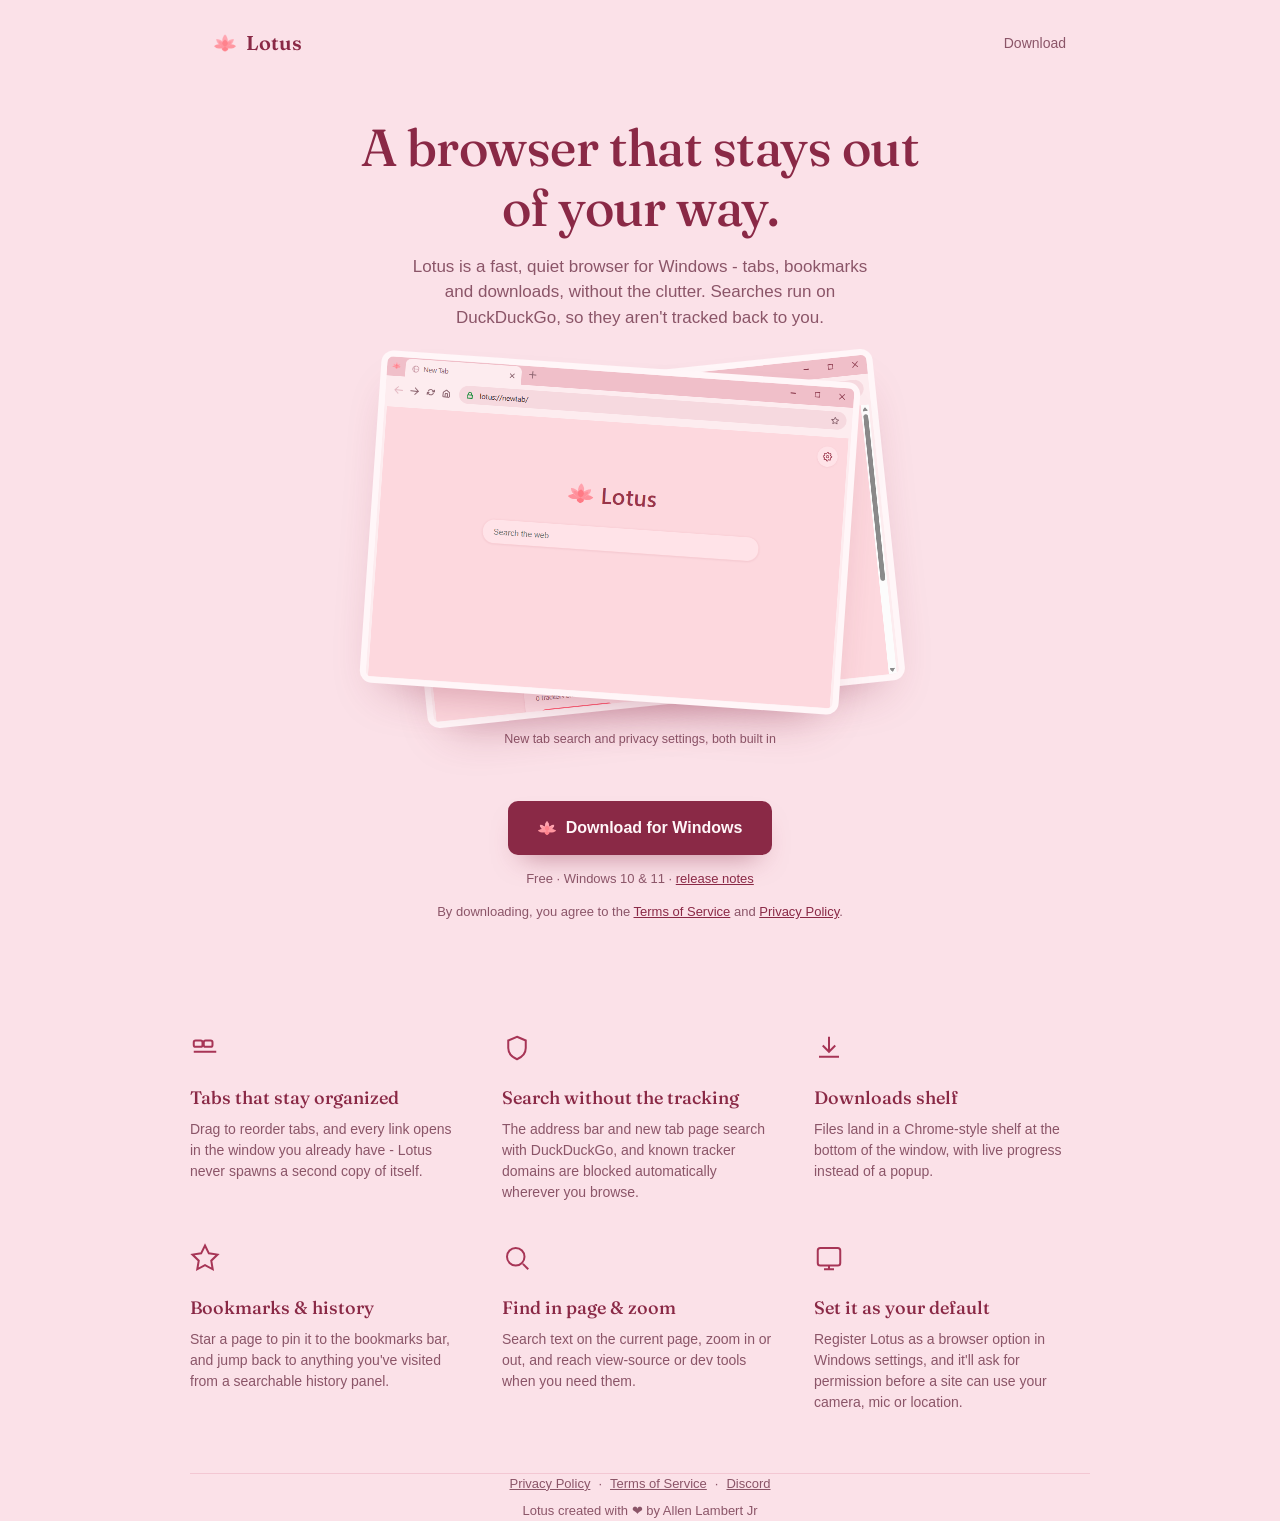
==== index.html @ c601941a "Update Download Path & Update Lotus Installer" ====
<!DOCTYPE html>
<html lang="en">
<head>
<meta charset="UTF-8">
<meta name="viewport" content="width=device-width, initial-scale=1.0">
<title>Lotus - a calmer way to browse</title>
<link rel="icon" href="assets/icon.ico" type="image/x-icon">
<link rel="preconnect" href="https://fonts.googleapis.com">
<link href="https://fonts.googleapis.com/css2?family=Fraunces:opsz,wght@9..144,400;9..144,500;9..144,600&display=swap" rel="stylesheet">
<style>
  :root{
    --bg: #FBE1E8;
    --chrome: #F3C7D3;
    --chrome-dark: #ECB9C8;
    --card: #FFF6F8;
    --rose: #A73556;
    --rose-deep: #8A2946;
    --plum: #5C2436;
    --plum-soft: #8B5568;
  }

  *{ box-sizing: border-box; }
  html{ scroll-behavior: smooth; }

  body{
    margin: 0;
    background: var(--bg);
    color: var(--plum);
    font-family: -apple-system, BlinkMacSystemFont, "Segoe UI", Roboto, Helvetica, Arial, sans-serif;
    line-height: 1.5;
  }

  @media (prefers-reduced-motion: reduce){
    *{ animation: none !important; transition: none !important; }
  }

  .wrap{
    max-width: 900px;
    margin: 0 auto;
    padding: 0 24px;
  }

  /* ---------- top bar ---------- */
  header.site{ padding: 28px 0 0; }
  .site-nav{
    display: flex;
    align-items: center;
    justify-content: space-between;
  }
  .wordmark{
    display: flex;
    align-items: center;
    gap: 10px;
    font-family: "Fraunces", serif;
    font-weight: 600;
    font-size: 20px;
    color: var(--rose-deep);
  }
  .wordmark img{ width: 22px; height: 22px; }
  .nav-link{
    color: var(--plum-soft);
    text-decoration: none;
    font-size: 14px;
    font-weight: 500;
  }
  .nav-link:hover{ color: var(--rose-deep); }

  /* ---------- hero ---------- */
  .hero{
    text-align: center;
    padding: 60px 0 8px;
  }
  .hero h1{
    font-family: "Fraunces", serif;
    font-weight: 500;
    font-size: clamp(34px, 5vw, 52px);
    line-height: 1.15;
    letter-spacing: -0.01em;
    color: var(--rose-deep);
    margin: 0 0 16px;
  }
  .hero p.sub{
    max-width: 480px;
    margin: 0 auto 36px;
    color: var(--plum-soft);
    font-size: 17px;
  }

  /* ---------- screenshots (photo stack) ---------- */
  .screenshot-stack{
    position: relative;
    width: 100%;
    max-width: 560px;
    height: 340px;
    margin: 0 auto;
  }
  .screenshot-frame{
    position: absolute;
    width: 480px;
    height: 333px;
    border-radius: 12px;
    overflow: hidden;
    box-shadow: 0 24px 48px -24px rgba(140, 41, 70, 0.4);
    border: 6px solid var(--card);
    background: var(--card);
  }
  .screenshot-frame img{
    width: 100%;
    height: 100%;
    display: block;
    object-fit: cover;
  }
  .screenshot-frame.back{
    top: 6px;
    left: 50px;
    transform: rotate(-6deg);
    z-index: 1;
  }
  .screenshot-frame.front{
    top: 0;
    left: 10px;
    transform: rotate(4deg);
    z-index: 2;
  }
  .screenshot-caption{
    margin: 24px 0 0;
    font-size: 12.5px;
    color: var(--plum-soft);
    text-align: center;
  }
  @media (max-width: 600px){
    .screenshot-stack{ height: 280px; }
    .screenshot-frame{ width: 88vw; max-width: 380px; height: auto; aspect-ratio: 882/612; }
    .screenshot-frame.back{ left: 6vw; }
    .screenshot-frame.front{ left: 2vw; }
  }

  /* ---------- download CTA ---------- */
  .cta{
    text-align: center;
    padding: 44px 0 8px;
  }
  .download-btn{
    display: inline-flex;
    align-items: center;
    gap: 10px;
    background: var(--rose-deep);
    color: var(--card);
    text-decoration: none;
    font-weight: 600;
    font-size: 16px;
    padding: 15px 30px;
    border-radius: 10px;
    box-shadow: 0 14px 28px -14px rgba(138, 41, 70, 0.55);
    transition: transform 0.15s ease, box-shadow 0.15s ease;
  }
  .download-btn:hover{
    transform: translateY(-1px);
    box-shadow: 0 18px 32px -14px rgba(138, 41, 70, 0.6);
  }
  .download-btn img{ width: 18px; height: 18px; }
  .fine-print{
    margin-top: 14px;
    font-size: 13px;
    color: var(--plum-soft);
  }
  .fine-print a{ color: var(--rose-deep); }

  /* ---------- features ---------- */
  .features{
    padding: 90px 0 60px;
    display: grid;
    grid-template-columns: repeat(3, 1fr);
    gap: 40px 36px;
  }
  .feature h3{
    font-family: "Fraunces", serif;
    font-weight: 500;
    font-size: 18px;
    color: var(--rose-deep);
    margin: 0 0 8px;
  }
  .feature p{
    margin: 0;
    font-size: 14px;
    color: var(--plum-soft);
  }
  .feature .icon{
    width: 30px;
    height: 30px;
    margin-bottom: 14px;
    color: var(--rose);
  }

  @media (max-width: 680px){
    .features{ grid-template-columns: 1fr; gap: 30px; }
  }

  /* ---------- footer ---------- */
  footer{
    border-top: 1px solid var(--chrome);
    padding: 26px 0 40px;
    text-align: center;
    font-size: 13px;
    color: var(--plum-soft);
  }
  footer a{ color: var(--plum-soft); }
  footer .legal-links{ margin-bottom: 8px; }
  footer .legal-links a{ margin: 0 8px; }

  :focus-visible{
    outline: 2px solid var(--rose-deep);
    outline-offset: 2px;
  }
</style>
</head>
<body>

<header class="site">
  <div class="wrap site-nav">
    <div class="wordmark">
      <img src="assets/icon.ico" alt="">
      Lotus
    </div>
    <a class="nav-link" href="#download">Download</a>
  </div>
</header>

<section class="hero wrap">
  <h1>A browser that stays out<br>of your way.</h1>
  <p class="sub">Lotus is a fast, quiet browser for Windows - tabs, bookmarks and downloads, without the clutter. Searches run on DuckDuckGo, so they aren't tracked back to you.</p>

  <div class="screenshot-stack">
    <div class="screenshot-frame back">
      <img src="assets/screenshot-settings.png" alt="Lotus settings page showing bookmarks bar, tracker blocking, HTTPS-only mode and pop-up blocking toggles">
    </div>
    <div class="screenshot-frame front">
      <img src="assets/screenshot-newtab.png" alt="Lotus new tab page with the DuckDuckGo-powered search box">
    </div>
  </div>
  <p class="screenshot-caption">New tab search and privacy settings, both built in</p>
</section>

<section class="cta" id="download">
  <a class="download-btn" id="download-btn" href="versions/Lotus.Installer.exe" download>
    <img src="assets/icon.ico" alt="">
    Download for Windows
  </a>
  <p class="fine-print">Free · Windows 10 &amp; 11 · <a href="#">release notes</a></p>
  <p class="fine-print">By downloading, you agree to the <a href="terms.html">Terms of Service</a> and <a href="privacy.html">Privacy Policy</a>.</p>
</section>

<section class="wrap features">
  <div class="feature">
    <svg class="icon" viewBox="0 0 24 24" fill="none" stroke="currentColor" stroke-width="1.6"><rect x="3" y="6" width="7" height="5" rx="1.5"/><rect x="11" y="6" width="7" height="5" rx="1.5"/><path d="M3 15h18"/></svg>
    <h3>Tabs that stay organized</h3>
    <p>Drag to reorder tabs, and every link opens in the window you already have - Lotus never spawns a second copy of itself.</p>
  </div>
  <div class="feature">
    <svg class="icon" viewBox="0 0 24 24" fill="none" stroke="currentColor" stroke-width="1.6"><path d="M12 3l7 3v6c0 5-3.5 7.5-7 9-3.5-1.5-7-4-7-9V6l7-3z"/></svg>
    <h3>Search without the tracking</h3>
    <p>The address bar and new tab page search with DuckDuckGo, and known tracker domains are blocked automatically wherever you browse.</p>
  </div>
  <div class="feature">
    <svg class="icon" viewBox="0 0 24 24" fill="none" stroke="currentColor" stroke-width="1.6"><path d="M12 3v12"/><path d="M7 10l5 5 5-5"/><path d="M4 19h16"/></svg>
    <h3>Downloads shelf</h3>
    <p>Files land in a Chrome-style shelf at the bottom of the window, with live progress instead of a popup.</p>
  </div>
  <div class="feature">
    <svg class="icon" viewBox="0 0 24 24" fill="none" stroke="currentColor" stroke-width="1.6"><path d="M12 2 15.09 8.26 22 9.27 17 14.14 18.18 21.02 12 17.77 5.82 21.02 7 14.14 2 9.27 8.91 8.26 12 2z"/></svg>
    <h3>Bookmarks &amp; history</h3>
    <p>Star a page to pin it to the bookmarks bar, and jump back to anything you've visited from a searchable history panel.</p>
  </div>
  <div class="feature">
    <svg class="icon" viewBox="0 0 24 24" fill="none" stroke="currentColor" stroke-width="1.6"><circle cx="11" cy="11" r="7"/><path d="M21 21l-4.3-4.3"/></svg>
    <h3>Find in page &amp; zoom</h3>
    <p>Search text on the current page, zoom in or out, and reach view-source or dev tools when you need them.</p>
  </div>
  <div class="feature">
    <svg class="icon" viewBox="0 0 24 24" fill="none" stroke="currentColor" stroke-width="1.6"><rect x="3" y="4" width="18" height="14" rx="2"/><path d="M8 21h8M12 18v3"/></svg>
    <h3>Set it as your default</h3>
    <p>Register Lotus as a browser option in Windows settings, and it'll ask for permission before a site can use your camera, mic or location.</p>
  </div>
</section>

<footer class="wrap">
  <div class="legal-links">
    <a href="privacy.html">Privacy Policy</a>·<a href="terms.html">Terms of Service</a>·<a href="https://discord.gg/F8ZHvA9Z5C" target="_blank" rel="noopener">Discord</a>
  </div>
  Lotus created with ❤ by Allen Lambert Jr
</footer>


<script>
  // Let the browser start the .exe download (native `download` attribute
  // behavior), then carry the visitor to the thank-you page where the
  // lotus blooms.
  document.getElementById('download-btn').addEventListener('click', function () {
    window.setTimeout(function () {
      window.location.href = 'thank-you.html';
    }, 600);
  });
</script>
</body>
</html>
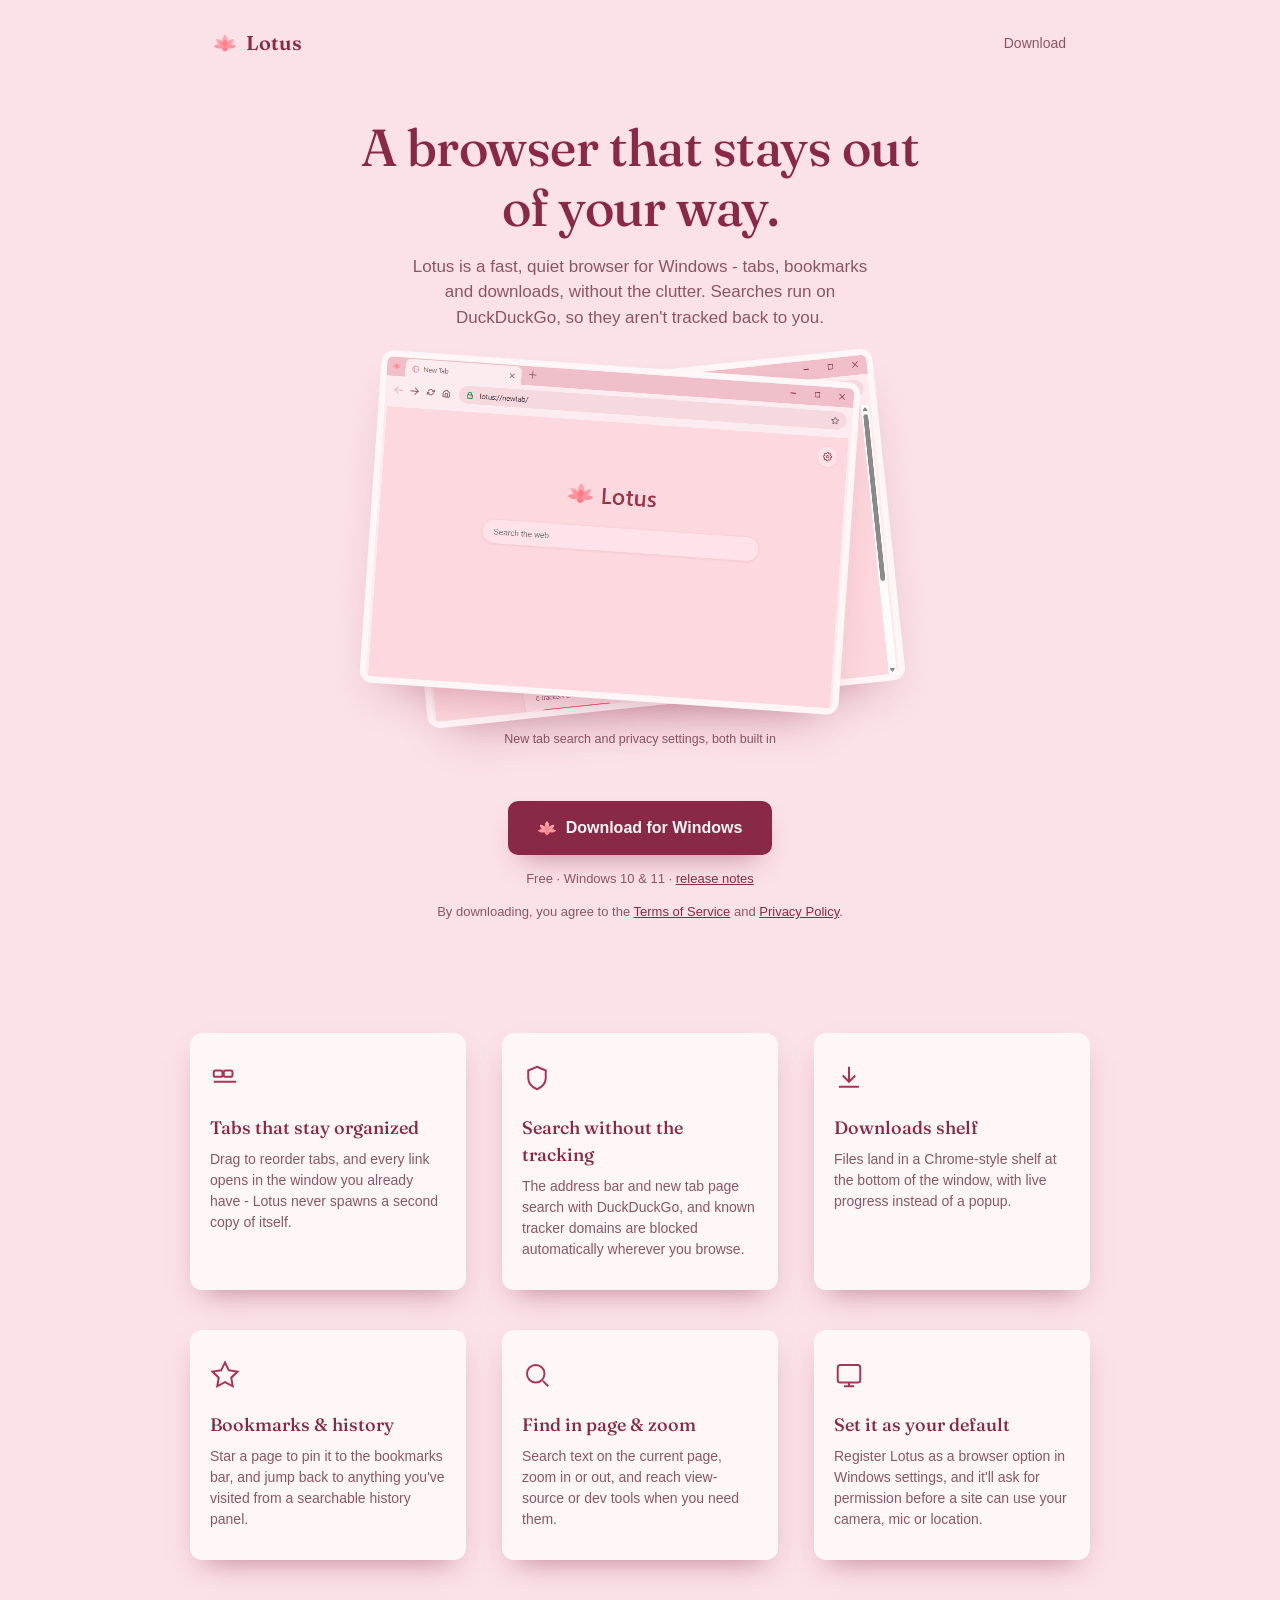
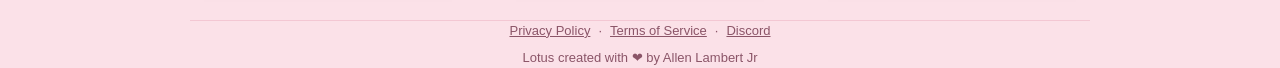
==== commit 12e32f8d: "Fix Mobile Theme (50% Completed)" ====
--- a/index.html
+++ b/index.html
@@ -1,305 +1,420 @@
 <!DOCTYPE html>
 <html lang="en">
+
 <head>
-<meta charset="UTF-8">
-<meta name="viewport" content="width=device-width, initial-scale=1.0">
-<title>Lotus - a calmer way to browse</title>
-<link rel="icon" href="assets/icon.ico" type="image/x-icon">
-<link rel="preconnect" href="https://fonts.googleapis.com">
-<link href="https://fonts.googleapis.com/css2?family=Fraunces:opsz,wght@9..144,400;9..144,500;9..144,600&display=swap" rel="stylesheet">
-<style>
-  :root{
-    --bg: #FBE1E8;
-    --chrome: #F3C7D3;
-    --chrome-dark: #ECB9C8;
-    --card: #FFF6F8;
-    --rose: #A73556;
-    --rose-deep: #8A2946;
-    --plum: #5C2436;
-    --plum-soft: #8B5568;
-  }
-
-  *{ box-sizing: border-box; }
-  html{ scroll-behavior: smooth; }
-
-  body{
-    margin: 0;
-    background: var(--bg);
-    color: var(--plum);
-    font-family: -apple-system, BlinkMacSystemFont, "Segoe UI", Roboto, Helvetica, Arial, sans-serif;
-    line-height: 1.5;
-  }
-
-  @media (prefers-reduced-motion: reduce){
-    *{ animation: none !important; transition: none !important; }
-  }
-
-  .wrap{
-    max-width: 900px;
-    margin: 0 auto;
-    padding: 0 24px;
-  }
-
-  /* ---------- top bar ---------- */
-  header.site{ padding: 28px 0 0; }
-  .site-nav{
-    display: flex;
-    align-items: center;
-    justify-content: space-between;
-  }
-  .wordmark{
-    display: flex;
-    align-items: center;
-    gap: 10px;
-    font-family: "Fraunces", serif;
-    font-weight: 600;
-    font-size: 20px;
-    color: var(--rose-deep);
-  }
-  .wordmark img{ width: 22px; height: 22px; }
-  .nav-link{
-    color: var(--plum-soft);
-    text-decoration: none;
-    font-size: 14px;
-    font-weight: 500;
-  }
-  .nav-link:hover{ color: var(--rose-deep); }
-
-  /* ---------- hero ---------- */
-  .hero{
-    text-align: center;
-    padding: 60px 0 8px;
-  }
-  .hero h1{
-    font-family: "Fraunces", serif;
-    font-weight: 500;
-    font-size: clamp(34px, 5vw, 52px);
-    line-height: 1.15;
-    letter-spacing: -0.01em;
-    color: var(--rose-deep);
-    margin: 0 0 16px;
-  }
-  .hero p.sub{
-    max-width: 480px;
-    margin: 0 auto 36px;
-    color: var(--plum-soft);
-    font-size: 17px;
-  }
-
-  /* ---------- screenshots (photo stack) ---------- */
-  .screenshot-stack{
-    position: relative;
-    width: 100%;
-    max-width: 560px;
-    height: 340px;
-    margin: 0 auto;
-  }
-  .screenshot-frame{
-    position: absolute;
-    width: 480px;
-    height: 333px;
-    border-radius: 12px;
-    overflow: hidden;
-    box-shadow: 0 24px 48px -24px rgba(140, 41, 70, 0.4);
-    border: 6px solid var(--card);
-    background: var(--card);
-  }
-  .screenshot-frame img{
-    width: 100%;
-    height: 100%;
-    display: block;
-    object-fit: cover;
-  }
-  .screenshot-frame.back{
-    top: 6px;
-    left: 50px;
-    transform: rotate(-6deg);
-    z-index: 1;
-  }
-  .screenshot-frame.front{
-    top: 0;
-    left: 10px;
-    transform: rotate(4deg);
-    z-index: 2;
-  }
-  .screenshot-caption{
-    margin: 24px 0 0;
-    font-size: 12.5px;
-    color: var(--plum-soft);
-    text-align: center;
-  }
-  @media (max-width: 600px){
-    .screenshot-stack{ height: 280px; }
-    .screenshot-frame{ width: 88vw; max-width: 380px; height: auto; aspect-ratio: 882/612; }
-    .screenshot-frame.back{ left: 6vw; }
-    .screenshot-frame.front{ left: 2vw; }
-  }
-
-  /* ---------- download CTA ---------- */
-  .cta{
-    text-align: center;
-    padding: 44px 0 8px;
-  }
-  .download-btn{
-    display: inline-flex;
-    align-items: center;
-    gap: 10px;
-    background: var(--rose-deep);
-    color: var(--card);
-    text-decoration: none;
-    font-weight: 600;
-    font-size: 16px;
-    padding: 15px 30px;
-    border-radius: 10px;
-    box-shadow: 0 14px 28px -14px rgba(138, 41, 70, 0.55);
-    transition: transform 0.15s ease, box-shadow 0.15s ease;
-  }
-  .download-btn:hover{
-    transform: translateY(-1px);
-    box-shadow: 0 18px 32px -14px rgba(138, 41, 70, 0.6);
-  }
-  .download-btn img{ width: 18px; height: 18px; }
-  .fine-print{
-    margin-top: 14px;
-    font-size: 13px;
-    color: var(--plum-soft);
-  }
-  .fine-print a{ color: var(--rose-deep); }
-
-  /* ---------- features ---------- */
-  .features{
-    padding: 90px 0 60px;
-    display: grid;
-    grid-template-columns: repeat(3, 1fr);
-    gap: 40px 36px;
-  }
-  .feature h3{
-    font-family: "Fraunces", serif;
-    font-weight: 500;
-    font-size: 18px;
-    color: var(--rose-deep);
-    margin: 0 0 8px;
-  }
-  .feature p{
-    margin: 0;
-    font-size: 14px;
-    color: var(--plum-soft);
-  }
-  .feature .icon{
-    width: 30px;
-    height: 30px;
-    margin-bottom: 14px;
-    color: var(--rose);
-  }
-
-  @media (max-width: 680px){
-    .features{ grid-template-columns: 1fr; gap: 30px; }
-  }
-
-  /* ---------- footer ---------- */
-  footer{
-    border-top: 1px solid var(--chrome);
-    padding: 26px 0 40px;
-    text-align: center;
-    font-size: 13px;
-    color: var(--plum-soft);
-  }
-  footer a{ color: var(--plum-soft); }
-  footer .legal-links{ margin-bottom: 8px; }
-  footer .legal-links a{ margin: 0 8px; }
-
-  :focus-visible{
-    outline: 2px solid var(--rose-deep);
-    outline-offset: 2px;
-  }
-</style>
+  <meta charset="UTF-8">
+  <meta name="viewport" content="width=device-width, initial-scale=1.0">
+  <title>Lotus - a calmer way to browse</title>
+  <link rel="icon" href="assets/icon.ico" type="image/x-icon">
+  <link rel="preconnect" href="https://fonts.googleapis.com">
+  <link href="https://fonts.googleapis.com/css2?family=Fraunces:opsz,wght@9..144,400;9..144,500;9..144,600&display=swap"
+    rel="stylesheet">
+  <style>
+    :root {
+      --bg: #FBE1E8;
+      --chrome: #F3C7D3;
+      --chrome-dark: #ECB9C8;
+      --card: #FFF6F8;
+      --rose: #A73556;
+      --rose-deep: #8A2946;
+      --plum: #5C2436;
+      --plum-soft: #8B5568;
+    }
+
+    * {
+      box-sizing: border-box;
+    }
+
+    html {
+      scroll-behavior: smooth;
+    }
+
+    body {
+      margin: 0;
+      background: var(--bg);
+      color: var(--plum);
+      font-family: -apple-system, BlinkMacSystemFont, "Segoe UI", Roboto, Helvetica, Arial, sans-serif;
+      line-height: 1.5;
+    }
+
+    @media (prefers-reduced-motion: reduce) {
+      * {
+        animation: none !important;
+        transition: none !important;
+      }
+    }
+
+    .wrap {
+      max-width: 900px;
+      margin: 0 auto;
+      padding: 0 24px;
+    }
+
+    /* ---------- top bar ---------- */
+    header.site {
+      padding: 28px 0 0;
+    }
+
+    .site-nav {
+      display: flex;
+      align-items: center;
+      justify-content: space-between;
+    }
+
+    .wordmark {
+      display: flex;
+      align-items: center;
+      gap: 10px;
+      font-family: "Fraunces", serif;
+      font-weight: 600;
+      font-size: 20px;
+      color: var(--rose-deep);
+    }
+
+    .wordmark img {
+      width: 22px;
+      height: 22px;
+    }
+
+    .nav-link {
+      color: var(--plum-soft);
+      text-decoration: none;
+      font-size: 14px;
+      font-weight: 500;
+    }
+
+    .nav-link:hover {
+      color: var(--rose-deep);
+    }
+
+    /* ---------- hero ---------- */
+    .hero {
+      text-align: center;
+      padding: 60px 0 8px;
+    }
+
+    .hero h1 {
+      font-family: "Fraunces", serif;
+      font-weight: 500;
+      font-size: clamp(34px, 5vw, 52px);
+      line-height: 1.15;
+      letter-spacing: -0.01em;
+      color: var(--rose-deep);
+      margin: 0 0 16px;
+    }
+
+    .hero p.sub {
+      max-width: 480px;
+      margin: 0 auto 36px;
+      color: var(--plum-soft);
+      font-size: 17px;
+    }
+
+    /* ---------- screenshots (photo stack) ---------- */
+    .screenshot-stack {
+      position: relative;
+      width: 100%;
+      max-width: 560px;
+      height: 340px;
+      margin: 0 auto;
+    }
+
+    .screenshot-frame {
+      position: absolute;
+      width: 480px;
+      height: 333px;
+      border-radius: 12px;
+      overflow: hidden;
+      box-shadow: 0 24px 48px -24px rgba(140, 41, 70, 0.4);
+      border: 6px solid var(--card);
+      background: var(--card);
+    }
+
+    .screenshot-frame img {
+      width: 100%;
+      height: 100%;
+      display: block;
+      object-fit: cover;
+    }
+
+    .screenshot-frame.back {
+      top: 6px;
+      left: 50px;
+      transform: rotate(-6deg);
+      z-index: 1;
+    }
+
+    .screenshot-frame.front {
+      top: 0;
+      left: 10px;
+      transform: rotate(4deg);
+      z-index: 2;
+    }
+
+    .screenshot-caption {
+      margin: 24px 0 0;
+      font-size: 12.5px;
+      color: var(--plum-soft);
+      text-align: center;
+    }
+
+    @media (max-width: 600px) {
+      .screenshot-stack {
+        height: 280px;
+      }
+
+      .screenshot-frame {
+        width: 88vw;
+        max-width: 380px;
+        height: auto;
+        aspect-ratio: 882/612;
+      }
+
+      .screenshot-frame.back {
+        left: 6vw;
+      }
+
+      .screenshot-frame.front {
+        left: 2vw;
+      }
+    }
+
+    /* ---------- download CTA ---------- */
+    .cta {
+      text-align: center;
+      padding: 44px 0 8px;
+    }
+
+    .download-btn {
+      display: inline-flex;
+      align-items: center;
+      gap: 10px;
+      background: var(--rose-deep);
+      color: var(--card);
+      text-decoration: none;
+      font-weight: 600;
+      font-size: 16px;
+      padding: 15px 30px;
+      border-radius: 10px;
+      box-shadow: 0 14px 28px -14px rgba(138, 41, 70, 0.55);
+      transition: transform 0.15s ease, box-shadow 0.15s ease;
+    }
+
+    .download-btn:hover {
+      transform: translateY(-1px);
+      box-shadow: 0 18px 32px -14px rgba(138, 41, 70, 0.6);
+    }
+
+    .download-btn img {
+      width: 18px;
+      height: 18px;
+    }
+
+    .fine-print {
+      margin-top: 14px;
+      font-size: 13px;
+      color: var(--plum-soft);
+    }
+
+    .fine-print a {
+      color: var(--rose-deep);
+    }
+
+    /* ---------- features ---------- */
+    .features {
+      padding: 90px 0 60px;
+      display: grid;
+      grid-template-columns: repeat(3, 1fr);
+      gap: 40px 36px;
+    }
+
+    .feature {
+        background: var(--card);
+        padding: 30px 20px;
+        border-radius: 12px;
+        box-shadow: 0 14px 28px -14px rgba(138, 41, 70, 0.55);
+    }
+
+    .feature h3 {
+      font-family: "Fraunces", serif;
+      font-weight: 500;
+      font-size: 18px;
+      color: var(--rose-deep);
+      margin: 0 0 8px;
+    }
+
+    .feature p {
+      margin: 0;
+      font-size: 14px;
+      color: var(--plum-soft);
+    }
+
+    .feature .icon {
+      width: 30px;
+      height: 30px;
+      margin-bottom: 14px;
+      color: var(--rose);
+    }
+
+    @media (max-width: 680px) {
+      .features {
+        grid-template-columns: 1fr;
+        gap: 30px;
+        padding: 0 60px 40px;
+        text-align: center;
+      }
+
+      .feature p {
+        max-width: 400px;
+        margin: 0 auto;
+        text-align: justify;
+      }
+
+      .feature {
+      }
+    }
+
+    /* ---------- footer ---------- */
+    footer {
+      border-top: 1px solid var(--chrome);
+      padding: 26px 0 40px;
+      text-align: center;
+      font-size: 13px;
+      color: var(--plum-soft);
+    }
+
+    footer a {
+      color: var(--plum-soft);
+    }
+
+    footer .legal-links {
+      margin-bottom: 8px;
+    }
+
+    footer .legal-links a {
+      margin: 0 8px;
+    }
+
+    :focus-visible {
+      outline: 2px solid var(--rose-deep);
+      outline-offset: 2px;
+    }
+  </style>
 </head>
+
 <body>
 
-<header class="site">
-  <div class="wrap site-nav">
-    <div class="wordmark">
+  <header class="site">
+    <div class="wrap site-nav">
+      <div class="wordmark">
+        <img src="assets/icon.ico" alt="">
+        Lotus
+      </div>
+      <a class="nav-link" href="#download">Download</a>
+    </div>
+  </header>
+
+  <section class="hero wrap">
+    <h1>A browser that stays out<br>of your way.</h1>
+    <p class="sub">Lotus is a fast, quiet browser for Windows - tabs, bookmarks and downloads, without the clutter.
+      Searches run on DuckDuckGo, so they aren't tracked back to you.</p>
+
+    <div class="screenshot-stack">
+      <div class="screenshot-frame back">
+        <img src="assets/screenshot-settings.png"
+          alt="Lotus settings page showing bookmarks bar, tracker blocking, HTTPS-only mode and pop-up blocking toggles">
+      </div>
+      <div class="screenshot-frame front">
+        <img src="assets/screenshot-newtab.png" alt="Lotus new tab page with the DuckDuckGo-powered search box">
+      </div>
+    </div>
+    <p class="screenshot-caption">New tab search and privacy settings, both built in</p>
+  </section>
+
+  <section class="cta" id="download">
+    <a class="download-btn" id="download-btn" href="versions/Lotus.Installer.exe" download>
       <img src="assets/icon.ico" alt="">
-      Lotus
-    </div>
-    <a class="nav-link" href="#download">Download</a>
-  </div>
-</header>
-
-<section class="hero wrap">
-  <h1>A browser that stays out<br>of your way.</h1>
-  <p class="sub">Lotus is a fast, quiet browser for Windows - tabs, bookmarks and downloads, without the clutter. Searches run on DuckDuckGo, so they aren't tracked back to you.</p>
-
-  <div class="screenshot-stack">
-    <div class="screenshot-frame back">
-      <img src="assets/screenshot-settings.png" alt="Lotus settings page showing bookmarks bar, tracker blocking, HTTPS-only mode and pop-up blocking toggles">
-    </div>
-    <div class="screenshot-frame front">
-      <img src="assets/screenshot-newtab.png" alt="Lotus new tab page with the DuckDuckGo-powered search box">
-    </div>
-  </div>
-  <p class="screenshot-caption">New tab search and privacy settings, both built in</p>
-</section>
-
-<section class="cta" id="download">
-  <a class="download-btn" id="download-btn" href="versions/Lotus.Installer.exe" download>
-    <img src="assets/icon.ico" alt="">
-    Download for Windows
-  </a>
-  <p class="fine-print">Free · Windows 10 &amp; 11 · <a href="#">release notes</a></p>
-  <p class="fine-print">By downloading, you agree to the <a href="terms.html">Terms of Service</a> and <a href="privacy.html">Privacy Policy</a>.</p>
-</section>
-
-<section class="wrap features">
-  <div class="feature">
-    <svg class="icon" viewBox="0 0 24 24" fill="none" stroke="currentColor" stroke-width="1.6"><rect x="3" y="6" width="7" height="5" rx="1.5"/><rect x="11" y="6" width="7" height="5" rx="1.5"/><path d="M3 15h18"/></svg>
-    <h3>Tabs that stay organized</h3>
-    <p>Drag to reorder tabs, and every link opens in the window you already have - Lotus never spawns a second copy of itself.</p>
-  </div>
-  <div class="feature">
-    <svg class="icon" viewBox="0 0 24 24" fill="none" stroke="currentColor" stroke-width="1.6"><path d="M12 3l7 3v6c0 5-3.5 7.5-7 9-3.5-1.5-7-4-7-9V6l7-3z"/></svg>
-    <h3>Search without the tracking</h3>
-    <p>The address bar and new tab page search with DuckDuckGo, and known tracker domains are blocked automatically wherever you browse.</p>
-  </div>
-  <div class="feature">
-    <svg class="icon" viewBox="0 0 24 24" fill="none" stroke="currentColor" stroke-width="1.6"><path d="M12 3v12"/><path d="M7 10l5 5 5-5"/><path d="M4 19h16"/></svg>
-    <h3>Downloads shelf</h3>
-    <p>Files land in a Chrome-style shelf at the bottom of the window, with live progress instead of a popup.</p>
-  </div>
-  <div class="feature">
-    <svg class="icon" viewBox="0 0 24 24" fill="none" stroke="currentColor" stroke-width="1.6"><path d="M12 2 15.09 8.26 22 9.27 17 14.14 18.18 21.02 12 17.77 5.82 21.02 7 14.14 2 9.27 8.91 8.26 12 2z"/></svg>
-    <h3>Bookmarks &amp; history</h3>
-    <p>Star a page to pin it to the bookmarks bar, and jump back to anything you've visited from a searchable history panel.</p>
-  </div>
-  <div class="feature">
-    <svg class="icon" viewBox="0 0 24 24" fill="none" stroke="currentColor" stroke-width="1.6"><circle cx="11" cy="11" r="7"/><path d="M21 21l-4.3-4.3"/></svg>
-    <h3>Find in page &amp; zoom</h3>
-    <p>Search text on the current page, zoom in or out, and reach view-source or dev tools when you need them.</p>
-  </div>
-  <div class="feature">
-    <svg class="icon" viewBox="0 0 24 24" fill="none" stroke="currentColor" stroke-width="1.6"><rect x="3" y="4" width="18" height="14" rx="2"/><path d="M8 21h8M12 18v3"/></svg>
-    <h3>Set it as your default</h3>
-    <p>Register Lotus as a browser option in Windows settings, and it'll ask for permission before a site can use your camera, mic or location.</p>
-  </div>
-</section>
-
-<footer class="wrap">
-  <div class="legal-links">
-    <a href="privacy.html">Privacy Policy</a>·<a href="terms.html">Terms of Service</a>·<a href="https://discord.gg/F8ZHvA9Z5C" target="_blank" rel="noopener">Discord</a>
-  </div>
-  Lotus created with ❤ by Allen Lambert Jr
-</footer>
-
-
-<script>
-  // Let the browser start the .exe download (native `download` attribute
-  // behavior), then carry the visitor to the thank-you page where the
-  // lotus blooms.
-  document.getElementById('download-btn').addEventListener('click', function () {
-    window.setTimeout(function () {
-      window.location.href = 'thank-you.html';
-    }, 600);
-  });
-</script>
+      Download for Windows
+    </a>
+    <p class="fine-print">Free · Windows 10 &amp; 11 · <a href="#">release notes</a></p>
+    <p class="fine-print">By downloading, you agree to the <a href="terms.html">Terms of Service</a> and <a
+        href="privacy.html">Privacy Policy</a>.</p>
+  </section>
+
+  <section class="wrap features">
+    <div class="feature">
+      <svg class="icon" viewBox="0 0 24 24" fill="none" stroke="currentColor" stroke-width="1.6">
+        <rect x="3" y="6" width="7" height="5" rx="1.5" />
+        <rect x="11" y="6" width="7" height="5" rx="1.5" />
+        <path d="M3 15h18" />
+      </svg>
+      <h3>Tabs that stay organized</h3>
+      <p>Drag to reorder tabs, and every link opens in the window you already have - Lotus never spawns a second copy of
+        itself.</p>
+    </div>
+    <div class="feature">
+      <svg class="icon" viewBox="0 0 24 24" fill="none" stroke="currentColor" stroke-width="1.6">
+        <path d="M12 3l7 3v6c0 5-3.5 7.5-7 9-3.5-1.5-7-4-7-9V6l7-3z" />
+      </svg>
+      <h3>Search without the tracking</h3>
+      <p>The address bar and new tab page search with DuckDuckGo, and known tracker domains are blocked automatically
+        wherever you browse.</p>
+    </div>
+    <div class="feature">
+      <svg class="icon" viewBox="0 0 24 24" fill="none" stroke="currentColor" stroke-width="1.6">
+        <path d="M12 3v12" />
+        <path d="M7 10l5 5 5-5" />
+        <path d="M4 19h16" />
+      </svg>
+      <h3>Downloads shelf</h3>
+      <p>Files land in a Chrome-style shelf at the bottom of the window, with live progress instead of a popup.</p>
+    </div>
+    <div class="feature">
+      <svg class="icon" viewBox="0 0 24 24" fill="none" stroke="currentColor" stroke-width="1.6">
+        <path d="M12 2 15.09 8.26 22 9.27 17 14.14 18.18 21.02 12 17.77 5.82 21.02 7 14.14 2 9.27 8.91 8.26 12 2z" />
+      </svg>
+      <h3>Bookmarks &amp; history</h3>
+      <p>Star a page to pin it to the bookmarks bar, and jump back to anything you've visited from a searchable history
+        panel.</p>
+    </div>
+    <div class="feature">
+      <svg class="icon" viewBox="0 0 24 24" fill="none" stroke="currentColor" stroke-width="1.6">
+        <circle cx="11" cy="11" r="7" />
+        <path d="M21 21l-4.3-4.3" />
+      </svg>
+      <h3>Find in page &amp; zoom</h3>
+      <p>Search text on the current page, zoom in or out, and reach view-source or dev tools when you need them.</p>
+    </div>
+    <div class="feature">
+      <svg class="icon" viewBox="0 0 24 24" fill="none" stroke="currentColor" stroke-width="1.6">
+        <rect x="3" y="4" width="18" height="14" rx="2" />
+        <path d="M8 21h8M12 18v3" />
+      </svg>
+      <h3>Set it as your default</h3>
+      <p>Register Lotus as a browser option in Windows settings, and it'll ask for permission before a site can use your
+        camera, mic or location.</p>
+    </div>
+  </section>
+
+  <footer class="wrap">
+    <div class="legal-links">
+      <a href="privacy.html">Privacy Policy</a>·<a href="terms.html">Terms of Service</a>·<a
+        href="https://discord.gg/F8ZHvA9Z5C" target="_blank" rel="noopener">Discord</a>
+    </div>
+    Lotus created with ❤ by Allen Lambert Jr
+  </footer>
+
+
+  <script>
+    // Let the browser start the .exe download (native `download` attribute
+    // behavior), then carry the visitor to the thank-you page where the
+    // lotus blooms.
+    document.getElementById('download-btn').addEventListener('click', function () {
+      window.setTimeout(function () {
+        window.location.href = 'thank-you.html';
+      }, 600);
+    });
+  </script>
 </body>
-</html>
+
+</html>
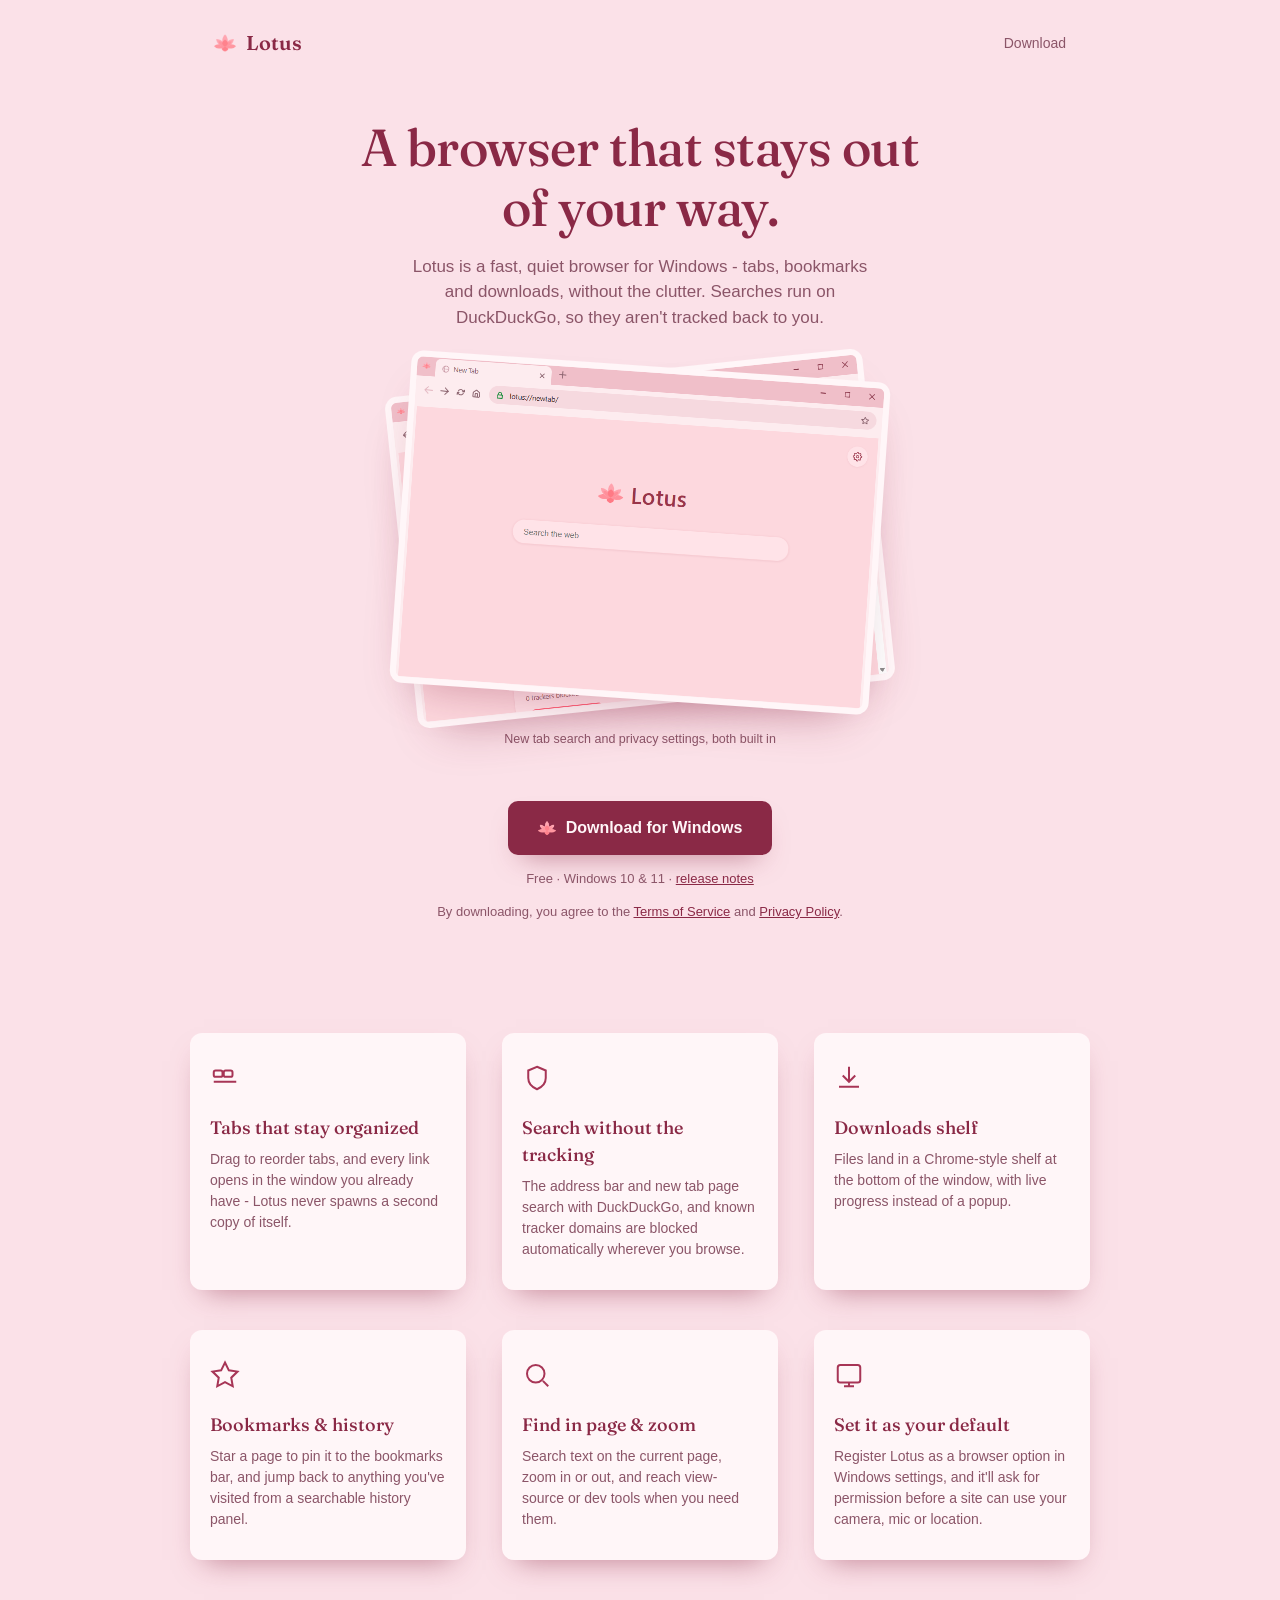
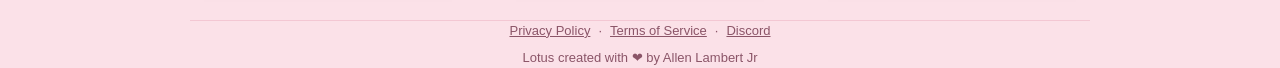
==== commit e947fae8: "Fix Mobile Theme (75% Completed)" ====
--- a/index.html
+++ b/index.html
@@ -139,15 +139,15 @@
 
     .screenshot-frame.back {
       top: 6px;
-      left: 50px;
-      transform: rotate(-6deg);
+      left: 50%;
+      transform: translateX(-50%) rotate(-6deg);
       z-index: 1;
     }
 
     .screenshot-frame.front {
       top: 0;
-      left: 10px;
-      transform: rotate(4deg);
+      left: 50%;
+      transform: translateX(-50%) rotate(4deg);
       z-index: 2;
     }
 
@@ -168,14 +168,6 @@
         max-width: 380px;
         height: auto;
         aspect-ratio: 882/612;
-      }
-
-      .screenshot-frame.back {
-        left: 6vw;
-      }
-
-      .screenshot-frame.front {
-        left: 2vw;
       }
     }
 
@@ -229,10 +221,10 @@
     }
 
     .feature {
-        background: var(--card);
-        padding: 30px 20px;
-        border-radius: 12px;
-        box-shadow: 0 14px 28px -14px rgba(138, 41, 70, 0.55);
+      background: var(--card);
+      padding: 30px 20px;
+      border-radius: 12px;
+      box-shadow: 0 14px 28px -14px rgba(138, 41, 70, 0.55);
     }
 
     .feature h3 {
@@ -268,9 +260,6 @@
         max-width: 400px;
         margin: 0 auto;
         text-align: justify;
-      }
-
-      .feature {
       }
     }
 
@@ -337,8 +326,8 @@
       Download for Windows
     </a>
     <p class="fine-print">Free · Windows 10 &amp; 11 · <a href="#">release notes</a></p>
-    <p class="fine-print">By downloading, you agree to the <a href="terms.html">Terms of Service</a> and <a
-        href="privacy.html">Privacy Policy</a>.</p>
+    <p class="fine-print">By downloading, you agree to the <a href="terms/">Terms of Service</a> and <a
+        href="privacy/">Privacy Policy</a>.</p>
   </section>
 
   <section class="wrap features">
@@ -398,7 +387,7 @@
 
   <footer class="wrap">
     <div class="legal-links">
-      <a href="privacy.html">Privacy Policy</a>·<a href="terms.html">Terms of Service</a>·<a
+      <a href="privacy/">Privacy Policy</a>·<a href="terms/">Terms of Service</a>·<a
         href="https://discord.gg/F8ZHvA9Z5C" target="_blank" rel="noopener">Discord</a>
     </div>
     Lotus created with ❤ by Allen Lambert Jr
@@ -411,7 +400,7 @@
     // lotus blooms.
     document.getElementById('download-btn').addEventListener('click', function () {
       window.setTimeout(function () {
-        window.location.href = 'thank-you.html';
+        window.location.href = 'thank-you/';
       }, 600);
     });
   </script>
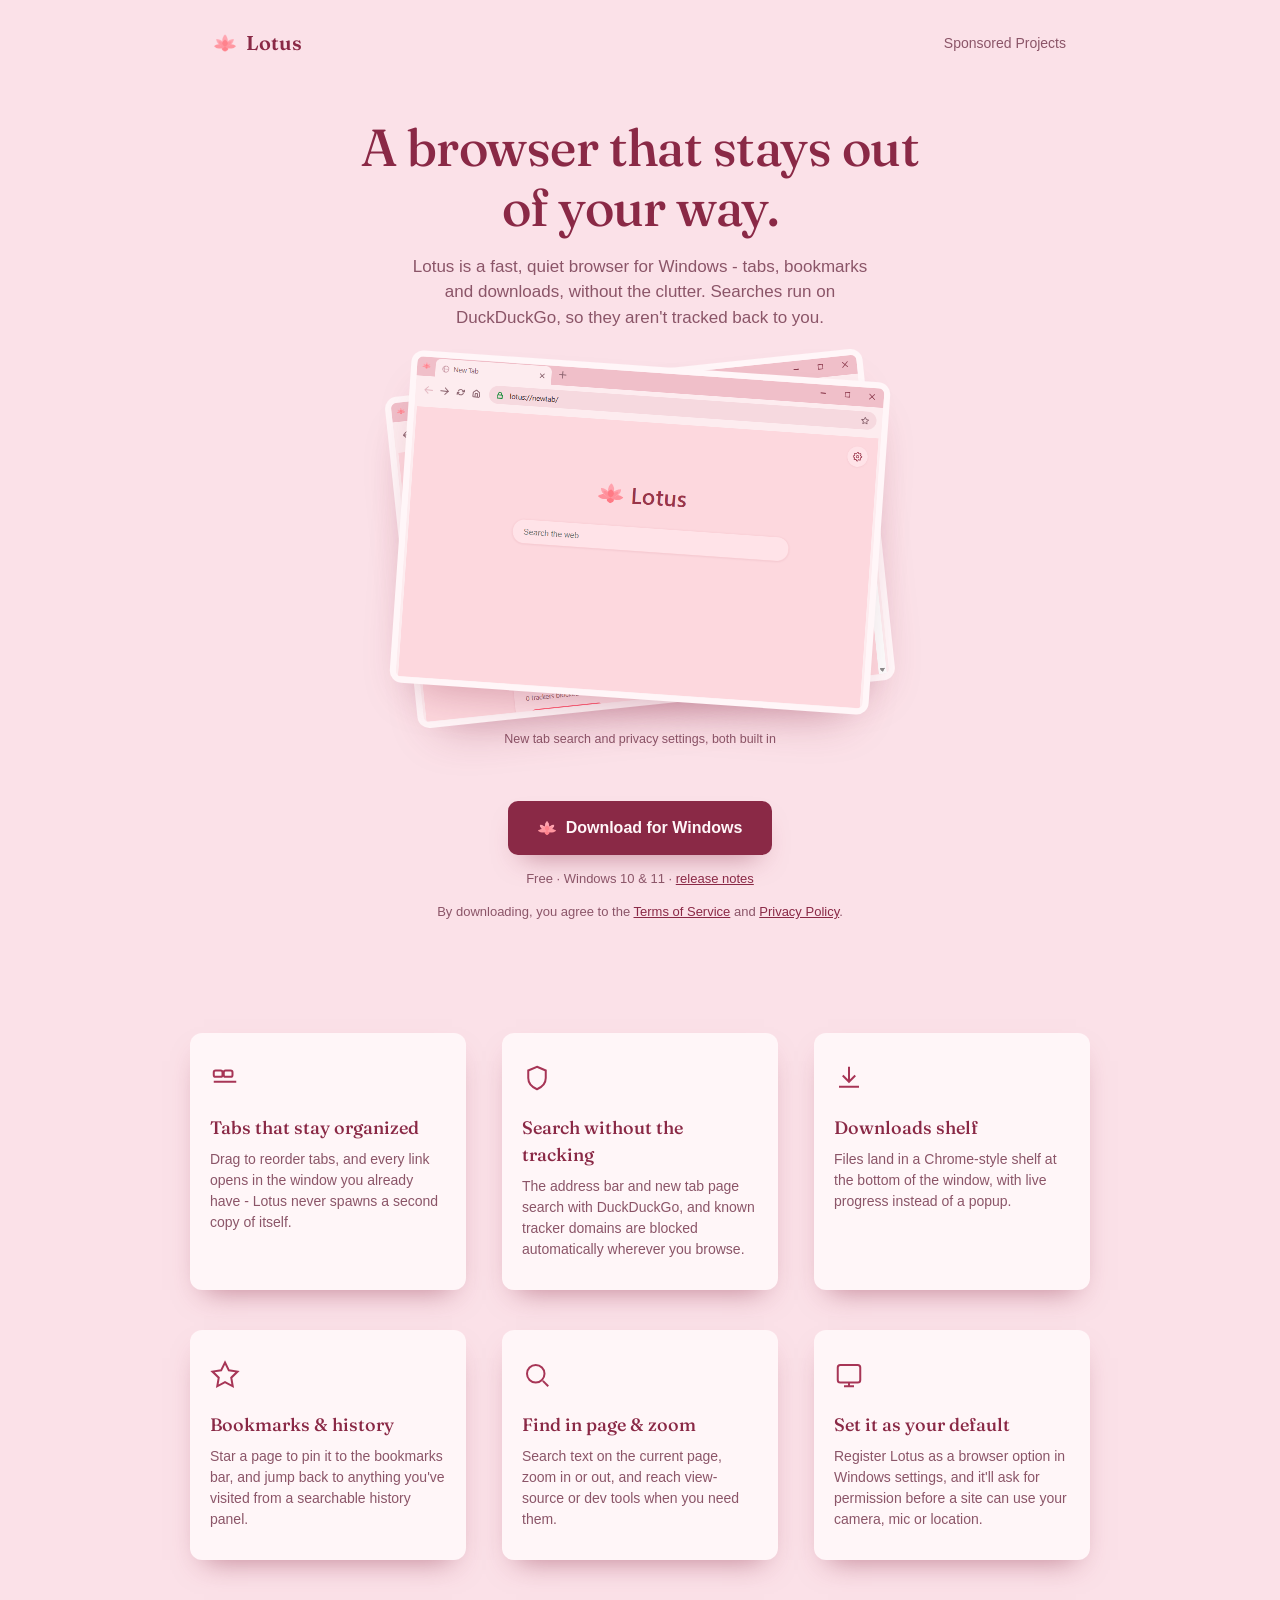
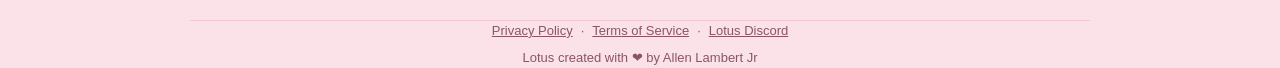
==== commit 623b40a5: "Refactor styles: Move inline CSS to external stylesheet and clean up HTML files - Removed embedded s" ====
--- a/index.html
+++ b/index.html
@@ -9,286 +9,7 @@
   <link rel="preconnect" href="https://fonts.googleapis.com">
   <link href="https://fonts.googleapis.com/css2?family=Fraunces:opsz,wght@9..144,400;9..144,500;9..144,600&display=swap"
     rel="stylesheet">
-  <style>
-    :root {
-      --bg: #FBE1E8;
-      --chrome: #F3C7D3;
-      --chrome-dark: #ECB9C8;
-      --card: #FFF6F8;
-      --rose: #A73556;
-      --rose-deep: #8A2946;
-      --plum: #5C2436;
-      --plum-soft: #8B5568;
-    }
-
-    * {
-      box-sizing: border-box;
-    }
-
-    html {
-      scroll-behavior: smooth;
-    }
-
-    body {
-      margin: 0;
-      background: var(--bg);
-      color: var(--plum);
-      font-family: -apple-system, BlinkMacSystemFont, "Segoe UI", Roboto, Helvetica, Arial, sans-serif;
-      line-height: 1.5;
-    }
-
-    @media (prefers-reduced-motion: reduce) {
-      * {
-        animation: none !important;
-        transition: none !important;
-      }
-    }
-
-    .wrap {
-      max-width: 900px;
-      margin: 0 auto;
-      padding: 0 24px;
-    }
-
-    /* ---------- top bar ---------- */
-    header.site {
-      padding: 28px 0 0;
-    }
-
-    .site-nav {
-      display: flex;
-      align-items: center;
-      justify-content: space-between;
-    }
-
-    .wordmark {
-      display: flex;
-      align-items: center;
-      gap: 10px;
-      font-family: "Fraunces", serif;
-      font-weight: 600;
-      font-size: 20px;
-      color: var(--rose-deep);
-    }
-
-    .wordmark img {
-      width: 22px;
-      height: 22px;
-    }
-
-    .nav-link {
-      color: var(--plum-soft);
-      text-decoration: none;
-      font-size: 14px;
-      font-weight: 500;
-    }
-
-    .nav-link:hover {
-      color: var(--rose-deep);
-    }
-
-    /* ---------- hero ---------- */
-    .hero {
-      text-align: center;
-      padding: 60px 0 8px;
-    }
-
-    .hero h1 {
-      font-family: "Fraunces", serif;
-      font-weight: 500;
-      font-size: clamp(34px, 5vw, 52px);
-      line-height: 1.15;
-      letter-spacing: -0.01em;
-      color: var(--rose-deep);
-      margin: 0 0 16px;
-    }
-
-    .hero p.sub {
-      max-width: 480px;
-      margin: 0 auto 36px;
-      color: var(--plum-soft);
-      font-size: 17px;
-    }
-
-    /* ---------- screenshots (photo stack) ---------- */
-    .screenshot-stack {
-      position: relative;
-      width: 100%;
-      max-width: 560px;
-      height: 340px;
-      margin: 0 auto;
-    }
-
-    .screenshot-frame {
-      position: absolute;
-      width: 480px;
-      height: 333px;
-      border-radius: 12px;
-      overflow: hidden;
-      box-shadow: 0 24px 48px -24px rgba(140, 41, 70, 0.4);
-      border: 6px solid var(--card);
-      background: var(--card);
-    }
-
-    .screenshot-frame img {
-      width: 100%;
-      height: 100%;
-      display: block;
-      object-fit: cover;
-    }
-
-    .screenshot-frame.back {
-      top: 6px;
-      left: 50%;
-      transform: translateX(-50%) rotate(-6deg);
-      z-index: 1;
-    }
-
-    .screenshot-frame.front {
-      top: 0;
-      left: 50%;
-      transform: translateX(-50%) rotate(4deg);
-      z-index: 2;
-    }
-
-    .screenshot-caption {
-      margin: 24px 0 0;
-      font-size: 12.5px;
-      color: var(--plum-soft);
-      text-align: center;
-    }
-
-    @media (max-width: 600px) {
-      .screenshot-stack {
-        height: 280px;
-      }
-
-      .screenshot-frame {
-        width: 88vw;
-        max-width: 380px;
-        height: auto;
-        aspect-ratio: 882/612;
-      }
-    }
-
-    /* ---------- download CTA ---------- */
-    .cta {
-      text-align: center;
-      padding: 44px 0 8px;
-    }
-
-    .download-btn {
-      display: inline-flex;
-      align-items: center;
-      gap: 10px;
-      background: var(--rose-deep);
-      color: var(--card);
-      text-decoration: none;
-      font-weight: 600;
-      font-size: 16px;
-      padding: 15px 30px;
-      border-radius: 10px;
-      box-shadow: 0 14px 28px -14px rgba(138, 41, 70, 0.55);
-      transition: transform 0.15s ease, box-shadow 0.15s ease;
-    }
-
-    .download-btn:hover {
-      transform: translateY(-1px);
-      box-shadow: 0 18px 32px -14px rgba(138, 41, 70, 0.6);
-    }
-
-    .download-btn img {
-      width: 18px;
-      height: 18px;
-    }
-
-    .fine-print {
-      margin-top: 14px;
-      font-size: 13px;
-      color: var(--plum-soft);
-    }
-
-    .fine-print a {
-      color: var(--rose-deep);
-    }
-
-    /* ---------- features ---------- */
-    .features {
-      padding: 90px 0 60px;
-      display: grid;
-      grid-template-columns: repeat(3, 1fr);
-      gap: 40px 36px;
-    }
-
-    .feature {
-      background: var(--card);
-      padding: 30px 20px;
-      border-radius: 12px;
-      box-shadow: 0 14px 28px -14px rgba(138, 41, 70, 0.55);
-    }
-
-    .feature h3 {
-      font-family: "Fraunces", serif;
-      font-weight: 500;
-      font-size: 18px;
-      color: var(--rose-deep);
-      margin: 0 0 8px;
-    }
-
-    .feature p {
-      margin: 0;
-      font-size: 14px;
-      color: var(--plum-soft);
-    }
-
-    .feature .icon {
-      width: 30px;
-      height: 30px;
-      margin-bottom: 14px;
-      color: var(--rose);
-    }
-
-    @media (max-width: 680px) {
-      .features {
-        grid-template-columns: 1fr;
-        gap: 30px;
-        padding: 0 60px 40px;
-        text-align: center;
-      }
-
-      .feature p {
-        max-width: 400px;
-        margin: 0 auto;
-        text-align: justify;
-      }
-    }
-
-    /* ---------- footer ---------- */
-    footer {
-      border-top: 1px solid var(--chrome);
-      padding: 26px 0 40px;
-      text-align: center;
-      font-size: 13px;
-      color: var(--plum-soft);
-    }
-
-    footer a {
-      color: var(--plum-soft);
-    }
-
-    footer .legal-links {
-      margin-bottom: 8px;
-    }
-
-    footer .legal-links a {
-      margin: 0 8px;
-    }
-
-    :focus-visible {
-      outline: 2px solid var(--rose-deep);
-      outline-offset: 2px;
-    }
-  </style>
+  <link rel="stylesheet" href="styles.css">
 </head>
 
 <body>
@@ -299,7 +20,7 @@
         <img src="assets/icon.ico" alt="">
         Lotus
       </div>
-      <a class="nav-link" href="#download">Download</a>
+      <a class="nav-link" href="/sponsor.html">Sponsored Projects</a>
     </div>
   </header>
 
@@ -326,8 +47,8 @@
       Download for Windows
     </a>
     <p class="fine-print">Free · Windows 10 &amp; 11 · <a href="#">release notes</a></p>
-    <p class="fine-print">By downloading, you agree to the <a href="terms/">Terms of Service</a> and <a
-        href="privacy/">Privacy Policy</a>.</p>
+    <p class="fine-print">By downloading, you agree to the <a href="terms.html">Terms of Service</a> and <a
+        href="privacy.html">Privacy Policy</a>.</p>
   </section>
 
   <section class="wrap features">
@@ -387,8 +108,8 @@
 
   <footer class="wrap">
     <div class="legal-links">
-      <a href="privacy/">Privacy Policy</a>·<a href="terms/">Terms of Service</a>·<a
-        href="https://discord.gg/F8ZHvA9Z5C" target="_blank" rel="noopener">Discord</a>
+      <a href="privacy.html">Privacy Policy</a>·<a href="terms.html">Terms of Service</a>·<a
+        href="https://discord.gg/F8ZHvA9Z5C" target="_blank" rel="noopener">Lotus Discord</a>
     </div>
     Lotus created with ❤ by Allen Lambert Jr
   </footer>
@@ -400,7 +121,7 @@
     // lotus blooms.
     document.getElementById('download-btn').addEventListener('click', function () {
       window.setTimeout(function () {
-        window.location.href = 'thank-you/';
+        window.location.href = 'thank-you.html';
       }, 600);
     });
   </script>
--- a/styles.css
+++ b/styles.css
@@ -0,0 +1,659 @@
+/* ==========================================================================
+   Lotus - CSS Stylesheet
+   ==========================================================================
+
+/* ---------- design tokens ---------- */
+:root {
+  --bg: #FBE1E8;
+  --chrome: #F3C7D3;
+  --chrome-dark: #ECB9C8;
+  --card: #FFF6F8;
+  --rose: #A73556;
+  --rose-deep: #8A2946;
+  --plum: #5C2436;
+  --plum-soft: #8B5568;
+  --petal-light: #FFA6B1;
+  --petal-medium: #FF96A0;
+  --petal-coral: #FF828C;
+}
+
+/* ---------- base ---------- */
+* {
+  box-sizing: border-box;
+}
+
+html {
+  scroll-behavior: smooth;
+}
+
+body {
+  margin: 0;
+  background: var(--bg);
+  color: var(--plum);
+  font-family: -apple-system, BlinkMacSystemFont, "Segoe UI", Roboto, Helvetica, Arial, sans-serif;
+  line-height: 1.5;
+}
+
+@media (prefers-reduced-motion: reduce) {
+  * {
+    animation-duration: 0.01ms !important;
+    animation-iteration-count: 1 !important;
+    transition: none !important;
+  }
+}
+
+.wrap {
+  max-width: 900px;
+  margin: 0 auto;
+  padding: 0 24px;
+}
+
+:focus-visible {
+  outline: 2px solid var(--rose-deep);
+  outline-offset: 2px;
+}
+
+/* ---------- top bar ---------- */
+header.site {
+  padding: 28px 0 0;
+}
+
+.site-nav {
+  display: flex;
+  align-items: center;
+  justify-content: space-between;
+}
+
+.wordmark {
+  display: flex;
+  align-items: center;
+  gap: 10px;
+  font-family: "Fraunces", serif;
+  font-weight: 600;
+  font-size: 20px;
+  color: var(--rose-deep);
+  text-decoration: none;
+}
+
+.wordmark img {
+  width: 22px;
+  height: 22px;
+}
+
+.nav-link {
+  color: var(--plum-soft);
+  text-decoration: none;
+  font-size: 14px;
+  font-weight: 500;
+}
+
+.nav-link:hover {
+  color: var(--rose-deep);
+}
+
+/* ---------- footer ---------- */
+footer {
+  border-top: 1px solid var(--chrome);
+  padding: 26px 0 40px;
+  text-align: center;
+  font-size: 13px;
+  color: var(--plum-soft);
+}
+
+footer a {
+  color: var(--plum-soft);
+}
+
+footer .legal-links {
+  margin-bottom: 8px;
+}
+
+footer .legal-links a {
+  margin: 0 8px;
+}
+
+/* ==========================================================================
+   Home + Sponsor: hero, screenshots, CTA
+   ========================================================================== */
+.hero {
+  text-align: center;
+  padding: 60px 0 8px;
+}
+
+.hero h1 {
+  font-family: "Fraunces", serif;
+  font-weight: 500;
+  font-size: clamp(34px, 5vw, 52px);
+  line-height: 1.15;
+  letter-spacing: -0.01em;
+  color: var(--rose-deep);
+  margin: 0 0 16px;
+}
+
+.hero p.sub {
+  max-width: 480px;
+  margin: 0 auto 36px;
+  color: var(--plum-soft);
+  font-size: 17px;
+}
+
+/* screenshots (photo stack) */
+.screenshot-stack {
+  position: relative;
+  width: 100%;
+  max-width: 560px;
+  height: 340px;
+  margin: 0 auto;
+}
+
+.screenshot-frame {
+  position: absolute;
+  width: 480px;
+  height: 333px;
+  border-radius: 12px;
+  overflow: hidden;
+  box-shadow: 0 24px 48px -24px rgba(140, 41, 70, 0.4);
+  border: 6px solid var(--card);
+  background: var(--card);
+}
+
+.screenshot-frame img {
+  width: 100%;
+  height: 100%;
+  display: block;
+  object-fit: cover;
+}
+
+.screenshot-frame.back {
+  top: 6px;
+  left: 50%;
+  transform: translateX(-50%) rotate(-6deg);
+  z-index: 1;
+}
+
+.screenshot-frame.front {
+  top: 0;
+  left: 50%;
+  transform: translateX(-50%) rotate(4deg);
+  z-index: 2;
+}
+
+.screenshot-caption {
+  margin: 24px 0 0;
+  font-size: 12.5px;
+  color: var(--plum-soft);
+  text-align: center;
+}
+
+@media (max-width: 600px) {
+  .screenshot-stack {
+    height: 280px;
+  }
+
+  .screenshot-frame {
+    width: 88vw;
+    max-width: 380px;
+    height: auto;
+    aspect-ratio: 882/612;
+  }
+}
+
+/* download CTA */
+.cta {
+  text-align: center;
+  padding: 44px 0 8px;
+}
+
+.download-btn {
+  display: inline-flex;
+  align-items: center;
+  gap: 10px;
+  background: var(--rose-deep);
+  color: var(--card);
+  text-decoration: none;
+  font-weight: 600;
+  font-size: 16px;
+  padding: 15px 30px;
+  border-radius: 10px;
+  box-shadow: 0 14px 28px -14px rgba(138, 41, 70, 0.55);
+  transition: transform 0.15s ease, box-shadow 0.15s ease;
+}
+
+.download-btn:hover {
+  transform: translateY(-1px);
+  box-shadow: 0 18px 32px -14px rgba(138, 41, 70, 0.6);
+}
+
+.download-btn img {
+  width: 18px;
+  height: 18px;
+}
+
+.fine-print {
+  margin-top: 14px;
+  font-size: 13px;
+  color: var(--plum-soft);
+}
+
+.fine-print a {
+  color: var(--rose-deep);
+}
+
+/* ---------- home: features ---------- */
+.features {
+  padding: 90px 0 60px;
+  display: grid;
+  grid-template-columns: repeat(3, 1fr);
+  gap: 40px 36px;
+}
+
+.feature {
+  background: var(--card);
+  padding: 30px 20px;
+  border-radius: 12px;
+  box-shadow: 0 14px 28px -14px rgba(138, 41, 70, 0.55);
+}
+
+.feature h3 {
+  font-family: "Fraunces", serif;
+  font-weight: 500;
+  font-size: 18px;
+  color: var(--rose-deep);
+  margin: 0 0 8px;
+}
+
+.feature p {
+  margin: 0;
+  font-size: 14px;
+  color: var(--plum-soft);
+}
+
+.feature .icon {
+  width: 30px;
+  height: 30px;
+  margin-bottom: 14px;
+  color: var(--rose);
+}
+
+@media (max-width: 680px) {
+  .features {
+    grid-template-columns: 1fr;
+    gap: 30px;
+    padding: 0 60px 40px;
+    text-align: center;
+  }
+
+  .feature p {
+    max-width: 400px;
+    margin: 0 auto;
+    text-align: justify;
+  }
+}
+
+/* ---------- sponsor: projects ---------- */
+.projects {
+  padding: 90px 0 60px;
+  display: grid;
+  grid-template-columns: repeat(3, 1fr);
+  gap: 40px 36px;
+}
+
+.project {
+  background: var(--card);
+  padding: 30px 20px;
+  border-radius: 12px;
+  box-shadow: 0 14px 28px -14px rgba(138, 41, 70, 0.55);
+}
+
+.project h3 {
+  font-family: "Fraunces", serif;
+  font-weight: 500;
+  font-size: 18px;
+  text-align: center;
+  color: var(--rose-deep);
+  margin: 0 0 8px;
+}
+
+.project p {
+  margin: 0;
+  font-size: 14px;
+  color: var(--plum-soft);
+}
+
+.project .links {
+  margin-top: 14px;
+  display: flex;
+  justify-content: center;
+  gap: 12px;
+}
+
+.project .links a {
+  color: var(--rose);
+  transition: color 0.15s ease;
+  text-decoration: none;
+  font-weight: 500;
+  font-size: 15px;
+}
+
+.project .links a:hover {
+  color: var(--plum);
+}
+
+.project .icon {
+  width: 128px;
+  height: 128px;
+  border-radius: 25%;
+  border: 1px solid var(--chrome);
+  box-shadow: 0 14px 28px -14px rgba(138, 41, 70, 0.55);
+  margin-bottom: 14px;
+  margin-left: auto;
+  margin-right: auto;
+  display: block;
+  color: var(--rose);
+}
+
+@media (max-width: 680px) {
+  .projects {
+    grid-template-columns: 1fr;
+    gap: 30px;
+    padding: 0 60px 40px;
+    text-align: center;
+  }
+
+  .project p {
+    max-width: 400px;
+    margin: 0 auto;
+    text-align: justify;
+  }
+}
+
+/* ==========================================================================
+   Legal pages (privacy, terms)
+   ========================================================================== */
+.doc {
+  padding: 56px 0 40px;
+}
+
+.doc-card {
+  background: var(--card);
+  border-radius: 16px;
+  padding: 44px clamp(24px, 5vw, 56px) 52px;
+  box-shadow: 0 24px 48px -32px rgba(140, 41, 70, 0.35);
+}
+
+.doc h1 {
+  font-family: "Fraunces", serif;
+  font-weight: 500;
+  font-size: clamp(28px, 4vw, 38px);
+  color: var(--rose-deep);
+  margin: 0 0 8px;
+  letter-spacing: -0.01em;
+}
+
+.doc .effective {
+  font-size: 13.5px;
+  color: var(--plum-soft);
+  margin: 0 0 36px;
+}
+
+.doc h2 {
+  font-family: "Fraunces", serif;
+  font-weight: 500;
+  font-size: 19px;
+  color: var(--rose-deep);
+  margin: 32px 0 10px;
+}
+
+.doc h2:first-of-type {
+  margin-top: 0;
+}
+
+.doc p {
+  margin: 0 0 14px;
+  font-size: 15px;
+  color: var(--plum);
+}
+
+.doc ul {
+  margin: 0 0 14px;
+  padding-left: 22px;
+}
+
+.doc li {
+  font-size: 15px;
+  color: var(--plum);
+  margin-bottom: 6px;
+}
+
+.doc a {
+  color: var(--rose-deep);
+}
+
+.doc strong {
+  color: var(--rose-deep);
+}
+
+/* data table (privacy) */
+.table-wrap {
+  overflow-x: auto;
+  margin: 0 0 20px;
+}
+
+table.data-table {
+  width: 100%;
+  border-collapse: collapse;
+  font-size: 14px;
+  background: var(--bg);
+  border-radius: 10px;
+  overflow: hidden;
+}
+
+table.data-table th,
+table.data-table td {
+  text-align: left;
+  padding: 12px 14px;
+  border-bottom: 1px solid var(--chrome);
+  vertical-align: top;
+}
+
+table.data-table th {
+  font-family: "Fraunces", serif;
+  font-weight: 500;
+  color: var(--rose-deep);
+  background: var(--chrome);
+}
+
+table.data-table tr:last-child td {
+  border-bottom: none;
+}
+
+/* table of contents */
+.toc {
+  background: var(--bg);
+  border-radius: 12px;
+  padding: 18px 22px;
+  margin-bottom: 8px;
+  list-style: none;
+}
+
+.toc-title {
+  font-size: 12.5px;
+  font-weight: 600;
+  text-transform: uppercase;
+  letter-spacing: 0.04em;
+  color: var(--plum-soft);
+  margin: 0 0 10px;
+}
+
+.toc ol {
+  margin: 0;
+  padding-left: 18px;
+}
+
+.toc li {
+  font-size: 14px;
+  margin-bottom: 6px;
+}
+
+.toc a {
+  color: var(--plum);
+  text-decoration: none;
+}
+
+.toc a:hover {
+  color: var(--rose-deep);
+  text-decoration: underline;
+}
+
+/* ==========================================================================
+   Thank-you page (add class="thanks" to <body>)
+   ========================================================================== */
+body.thanks {
+  min-height: 100vh;
+}
+
+body.thanks footer {
+  margin-top: 40px;
+}
+
+.thanks-hero {
+  text-align: center;
+  padding: 48px 0 40px;
+}
+
+.bloom-stage {
+  width: 260px;
+  height: 260px;
+  margin: 0 auto 8px;
+  position: relative;
+}
+
+.bloom-stage svg {
+  width: 100%;
+  height: 100%;
+  overflow: visible;
+  filter: drop-shadow(0 18px 30px rgba(255, 130, 140, 0.35));
+}
+
+/* every petal group animates in from a small, folded bud at the flower's
+   center out to its resting position/size - the "bloom" */
+.petal-group {
+  transform-origin: 256px 258px;
+  transform-box: view-box;
+  opacity: 0;
+  transform: scale(0.1) rotate(-18deg);
+  animation: bloom-open 1.05s cubic-bezier(0.34, 1.35, 0.4, 1) forwards;
+}
+
+@keyframes bloom-open {
+  0%   { opacity: 0; transform: scale(0.1) rotate(-18deg); }
+  55%  { opacity: 1; }
+  100% { opacity: 1; transform: scale(1) rotate(0deg); }
+}
+
+.petal-center { animation-delay: 0.05s; }
+.petal-inner  { animation-delay: 0.22s; }
+.petal-side   { animation-delay: 0.40s; }
+.petal-top    { animation-delay: 0.58s; }
+.petal-bottom { animation-delay: 0.58s; }
+.petal-wide   { animation-delay: 0.78s; }
+
+/* gentle idle sway once the flower has finished opening */
+.lotus-svg {
+  animation: sway 5s ease-in-out 1.9s infinite;
+  transform-origin: 256px 400px;
+}
+
+@keyframes sway {
+  0%, 100% { transform: rotate(0deg); }
+  50%      { transform: rotate(1.2deg); }
+}
+
+/* soft petals drifting down behind the flower */
+.petal-fall {
+  position: absolute;
+  inset: 0;
+  pointer-events: none;
+  overflow: visible;
+}
+
+.petal-fall span {
+  position: absolute;
+  top: -10px;
+  width: 10px;
+  height: 14px;
+  background: var(--petal-light);
+  border-radius: 60% 10% 60% 10%;
+  opacity: 0;
+  animation: fall 3.6s ease-in 2.1s infinite;
+}
+
+.petal-fall span:nth-child(1) { left: 14%; animation-delay: 2.1s; }
+.petal-fall span:nth-child(2) { left: 38%; animation-delay: 2.6s; background: var(--petal-coral); }
+.petal-fall span:nth-child(3) { left: 62%; animation-delay: 2.3s; background: var(--petal-medium); }
+.petal-fall span:nth-child(4) { left: 84%; animation-delay: 2.9s; background: var(--petal-coral); }
+
+@keyframes fall {
+  0%   { transform: translateY(0) rotate(0deg); opacity: 0; }
+  10%  { opacity: 0.85; }
+  100% { transform: translateY(280px) rotate(220deg); opacity: 0; }
+}
+
+.thanks-hero h1 {
+  font-family: "Fraunces", serif;
+  font-weight: 500;
+  font-size: clamp(30px, 4.6vw, 44px);
+  line-height: 1.15;
+  letter-spacing: -0.01em;
+  color: var(--rose-deep);
+  margin: 12px 0 14px;
+  opacity: 0;
+  animation: rise-in 0.7s ease-out 1.75s forwards;
+}
+
+.thanks-hero p.sub {
+  max-width: 460px;
+  margin: 0 auto 28px;
+  color: var(--plum-soft);
+  font-size: 16px;
+  opacity: 0;
+  animation: rise-in 0.7s ease-out 1.95s forwards;
+}
+
+@keyframes rise-in {
+  from { opacity: 0; transform: translateY(10px); }
+  to   { opacity: 1; transform: translateY(0); }
+}
+
+.thanks-actions {
+  display: flex;
+  flex-direction: column;
+  align-items: center;
+  gap: 12px;
+  opacity: 0;
+  animation: rise-in 0.7s ease-out 2.1s forwards;
+}
+
+.manual-link {
+  color: var(--rose-deep);
+  font-weight: 600;
+  font-size: 14px;
+  text-decoration: none;
+  border-bottom: 1px solid var(--chrome-dark);
+  padding-bottom: 1px;
+}
+
+.manual-link:hover {
+  color: var(--plum);
+  border-color: var(--rose);
+}
+
+.home-link {
+  color: var(--plum-soft);
+  font-size: 13.5px;
+  text-decoration: none;
+}
+
+.home-link:hover {
+  color: var(--rose-deep);
+}
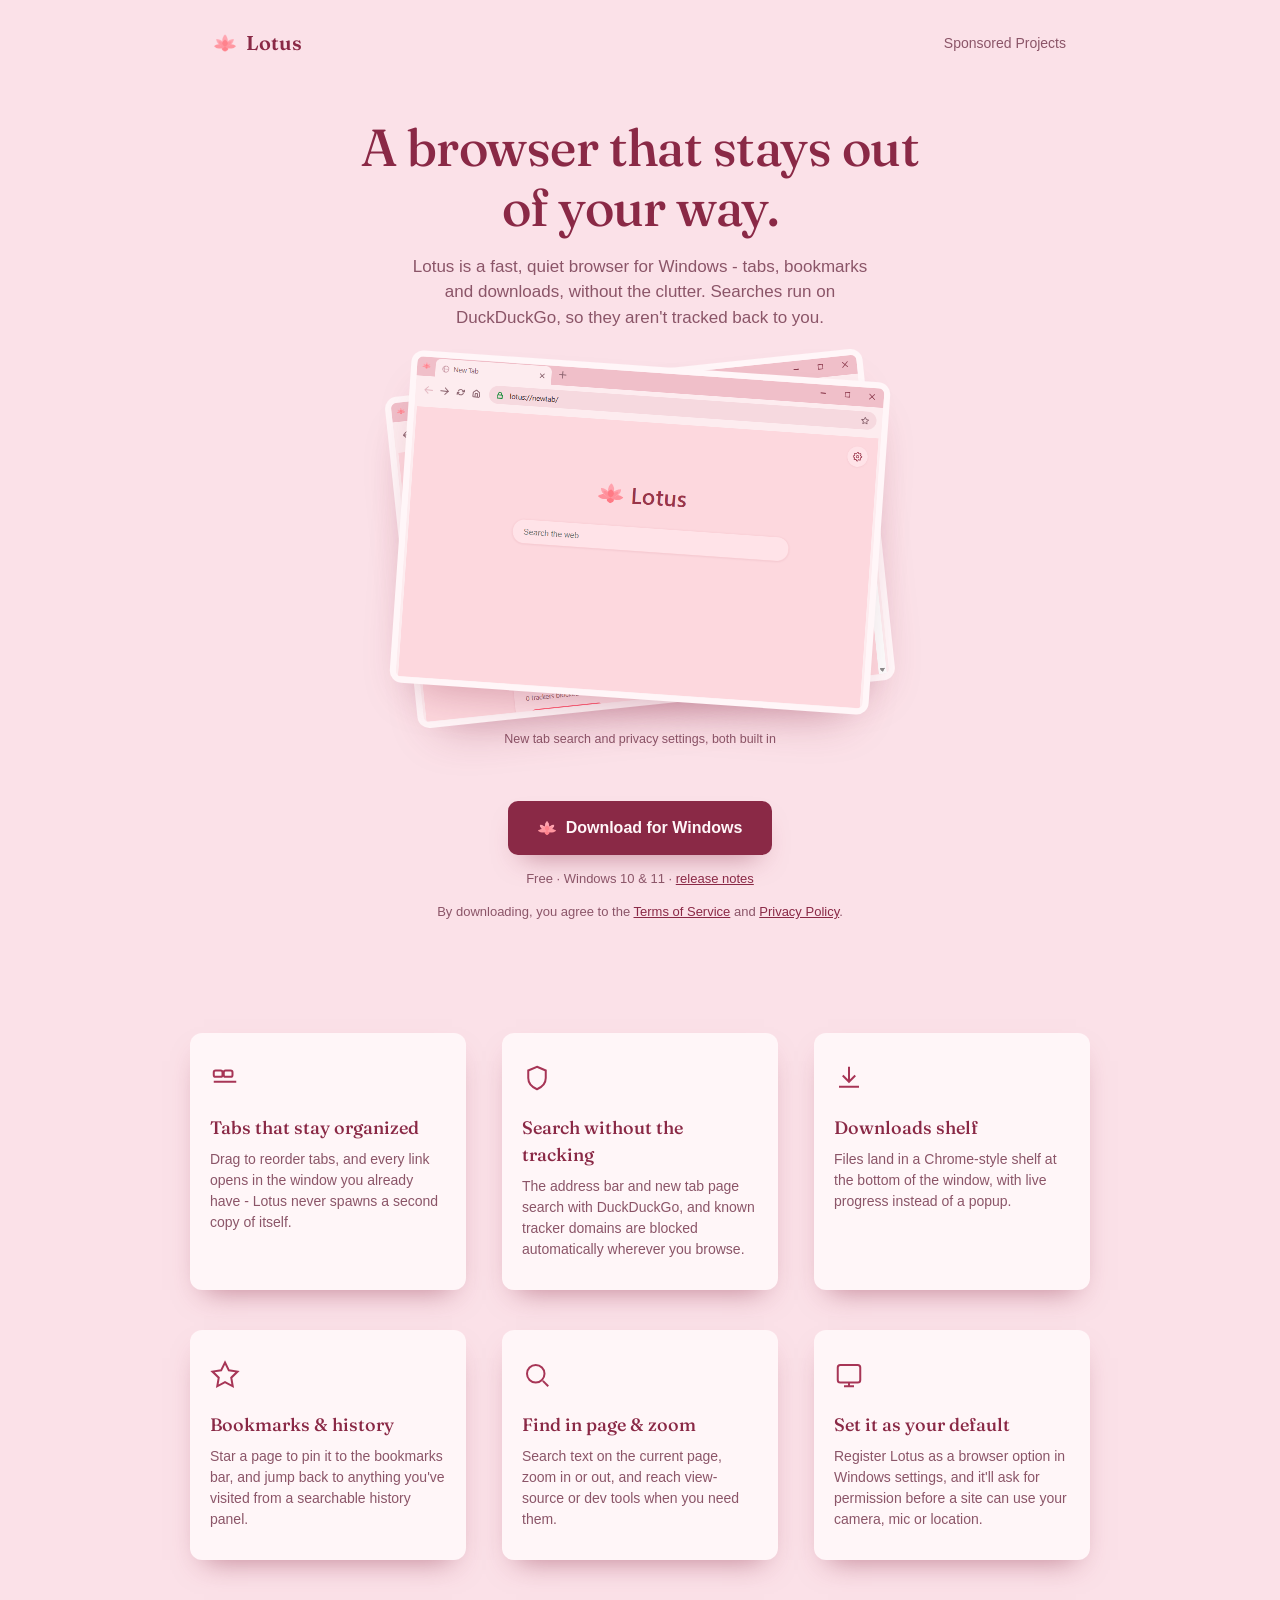
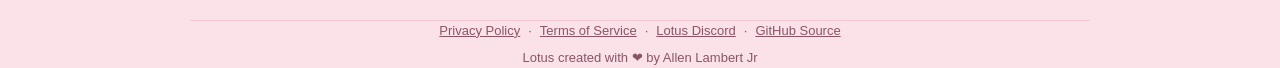
==== commit e93278d3: "Add GitHub Source link to footer in multiple HTML files" ====
--- a/index.html
+++ b/index.html
@@ -109,7 +109,7 @@
   <footer class="wrap">
     <div class="legal-links">
       <a href="privacy.html">Privacy Policy</a>·<a href="terms.html">Terms of Service</a>·<a
-        href="https://discord.gg/F8ZHvA9Z5C" target="_blank" rel="noopener">Lotus Discord</a>
+        href="https://discord.gg/F8ZHvA9Z5C" target="_blank" rel="noopener">Lotus Discord</a>·<a href="https://github.com/LotusBrowser/Lotus.Source" target="_blank" rel="noopener">GitHub Source</a>
     </div>
     Lotus created with ❤ by Allen Lambert Jr
   </footer>
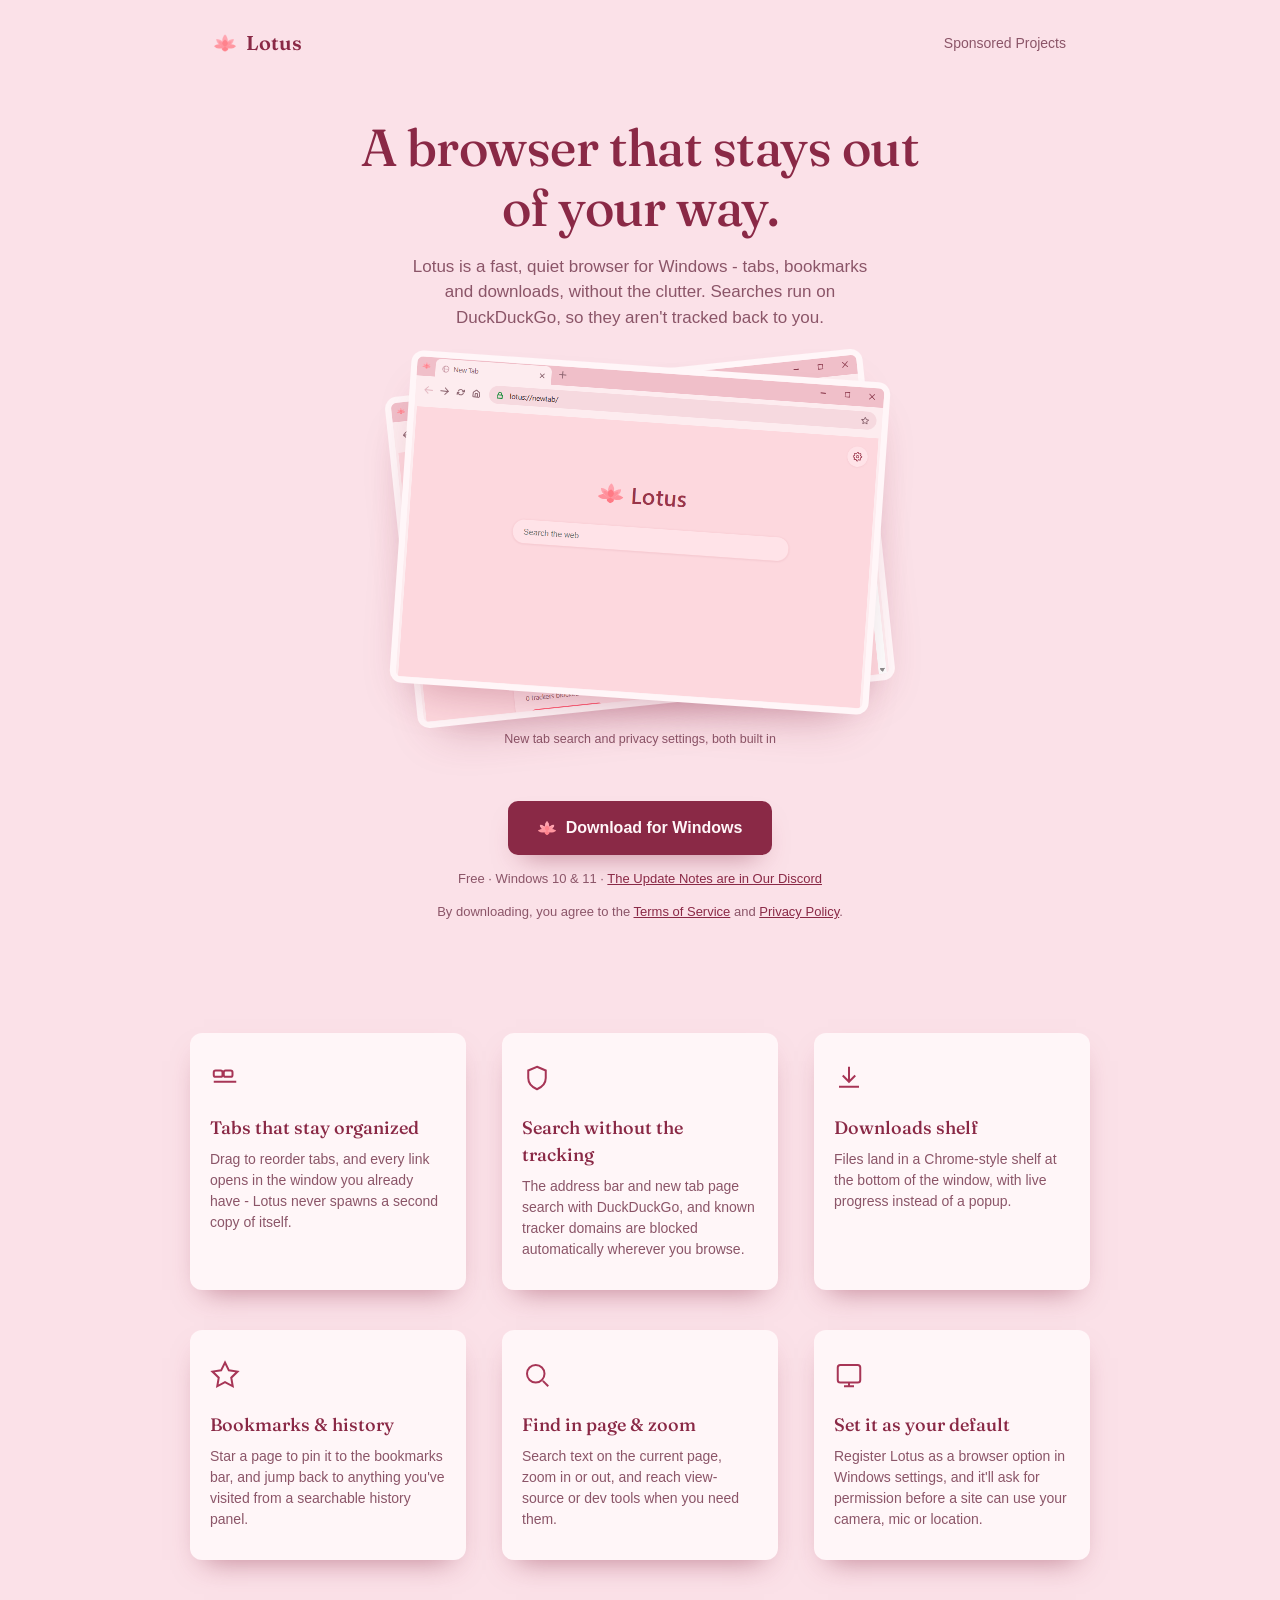
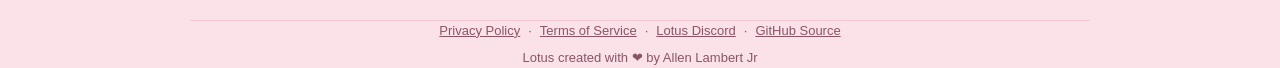
==== commit 57e151d2: "Update download section with link to Discord for release notes" ====
--- a/index.html
+++ b/index.html
@@ -46,7 +46,7 @@
       <img src="assets/icon.ico" alt="">
       Download for Windows
     </a>
-    <p class="fine-print">Free · Windows 10 &amp; 11 · <a href="#">release notes</a></p>
+    <p class="fine-print">Free · Windows 10 &amp; 11 · <a href="https://discord.gg/F8ZHvA9Z5C" target="_blank" rel="noopener">The Update Notes are in Our Discord</a></p>
     <p class="fine-print">By downloading, you agree to the <a href="terms.html">Terms of Service</a> and <a
         href="privacy.html">Privacy Policy</a>.</p>
   </section>
